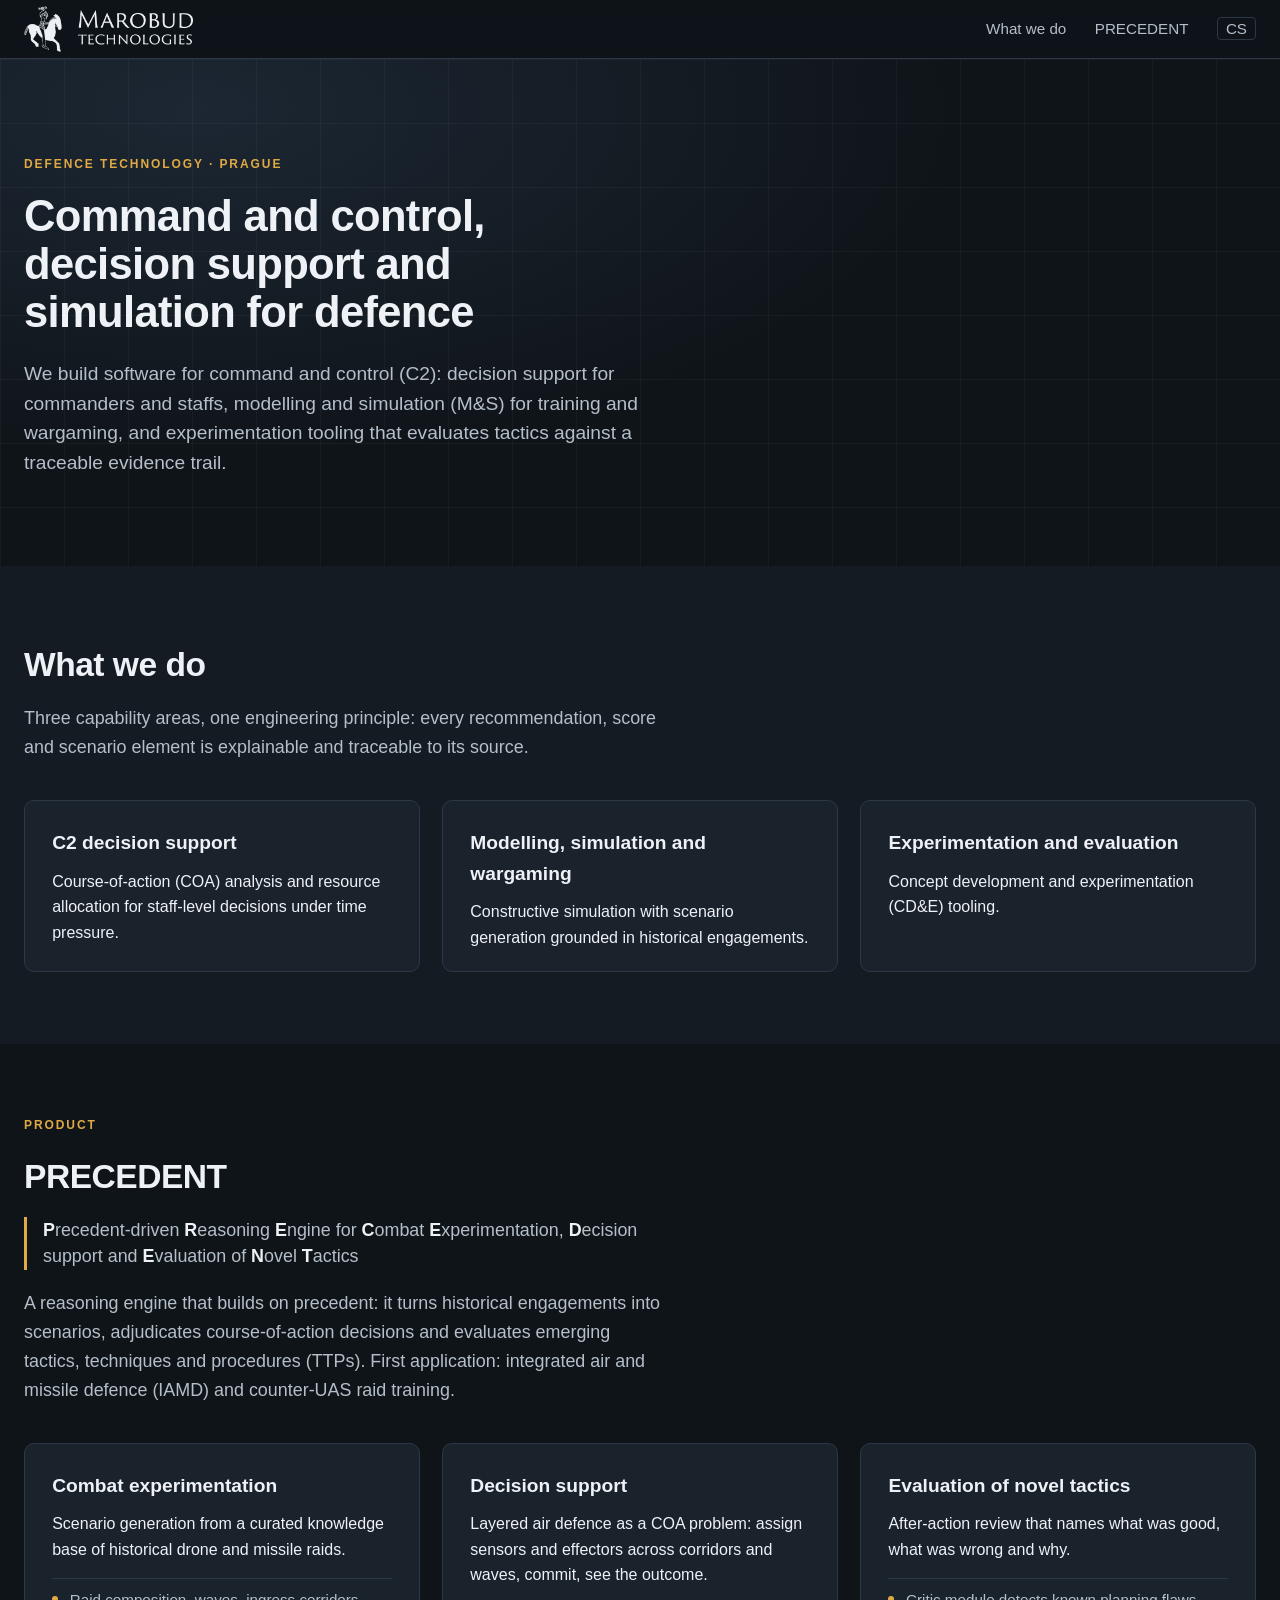
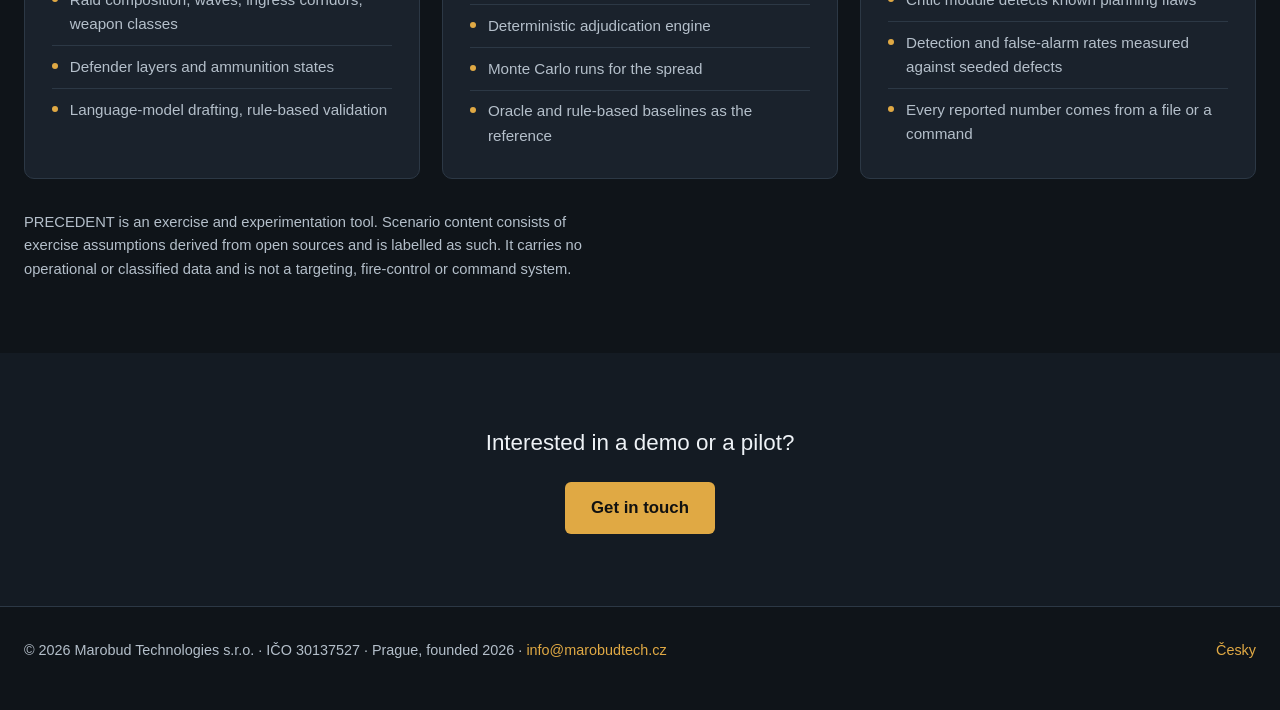
==== index.html @ efe71d00 "Company website of Marobud Technologies (EN + CS) Static pages index.html (English) and cs.html (Cze" ====
<!doctype html>
<html lang="en">
<head>
<meta charset="utf-8">
<meta name="viewport" content="width=device-width, initial-scale=1">
<title>Marobud Technologies – command and control, decision support and simulation for defence</title>
<meta name="description" content="Marobud Technologies s.r.o., Prague. Defence technology company: command and control (C2), decision support, modelling and simulation, experimentation tooling. Product: PRECEDENT.">
<link rel="stylesheet" href="style.css">
<link rel="icon" type="image/png" href="favicon.png">
</head>
<body>

<header>
  <div class="wrap">
    <a class="brand" href="#top"><img src="logo.png" width="582" height="160" alt="Marobud Technologies"></a>
    <nav>
      <a href="#work">What we do</a>
      <a href="#precedent">PRECEDENT</a>
      <a class="lang" href="cs.html" lang="cs" hreflang="cs">CS</a>
    </nav>
  </div>
</header>

<main id="top">
  <div class="hero">
    <div class="wrap">
      <p class="eyebrow">Defence technology · Prague</p>
      <h1>Command and control, decision support and simulation for defence</h1>
      <p>We build software for command and control (C2): decision support for commanders and staffs, modelling and simulation (M&amp;S) for training and wargaming, and experimentation tooling that evaluates tactics against a traceable evidence trail.</p>
    </div>
  </div>

  <section id="work">
    <div class="wrap">
      <h2>What we do</h2>
      <p class="lead">Three capability areas, one engineering principle: every recommendation, score and scenario element is explainable and traceable to its source.</p>
      <div class="grid">
        <div class="card">
          <h3>C2 decision support</h3>
          <p>Course-of-action (COA) analysis and resource allocation for staff-level decisions under time pressure.</p>
        </div>
        <div class="card">
          <h3>Modelling, simulation and wargaming</h3>
          <p>Constructive simulation with scenario generation grounded in historical engagements.</p>
        </div>
        <div class="card">
          <h3>Experimentation and evaluation</h3>
          <p>Concept development and experimentation (CD&amp;E) tooling.</p>
        </div>
      </div>
    </div>
  </section>

  <section id="precedent">
    <div class="wrap">
      <p class="eyebrow">Product</p>
      <h2>PRECEDENT</h2>
      <p class="acronym"><b>P</b>recedent-driven <b>R</b>easoning <b>E</b>ngine for <b>C</b>ombat <b>E</b>xperimentation, <b>D</b>ecision support and <b>E</b>valuation of <b>N</b>ovel <b>T</b>actics</p>
      <p class="lead">A reasoning engine that builds on precedent: it turns historical engagements into scenarios, adjudicates course-of-action decisions and evaluates emerging tactics, techniques and procedures (TTPs). First application: integrated air and missile defence (IAMD) and counter-UAS raid training.</p>
      <div class="grid">
        <div class="card">
          <h3>Combat experimentation</h3>
          <p>Scenario generation from a curated knowledge base of historical drone and missile raids.</p>
          <ul>
            <li>Raid composition, waves, ingress corridors, weapon classes</li>
            <li>Defender layers and ammunition states</li>
            <li>Language-model drafting, rule-based validation</li>
          </ul>
        </div>
        <div class="card">
          <h3>Decision support</h3>
          <p>Layered air defence as a COA problem: assign sensors and effectors across corridors and waves, commit, see the outcome.</p>
          <ul>
            <li>Deterministic adjudication engine</li>
            <li>Monte Carlo runs for the spread</li>
            <li>Oracle and rule-based baselines as the reference</li>
          </ul>
        </div>
        <div class="card">
          <h3>Evaluation of novel tactics</h3>
          <p>After-action review that names what was good, what was wrong and why.</p>
          <ul>
            <li>Critic module detects known planning flaws</li>
            <li>Detection and false-alarm rates measured against seeded defects</li>
            <li>Every reported number comes from a file or a command</li>
          </ul>
        </div>
      </div>
      <p class="note">PRECEDENT is an exercise and experimentation tool. Scenario content consists of exercise assumptions derived from open sources and is labelled as such. It carries no operational or classified data and is not a targeting, fire-control or command system.</p>
    </div>
  </section>

  <section class="cta">
    <div class="wrap">
      <p class="lead">Interested in a demo or a pilot?</p>
      <a class="btn" href="mailto:info@marobudtech.cz">Get in touch</a>
    </div>
  </section>
</main>

<footer>
  <div class="wrap">
    <div>© 2026 Marobud Technologies s.r.o. · IČO 30137527 · Prague, founded 2026 · <a href="mailto:info@marobudtech.cz">info@marobudtech.cz</a></div>
    <div><a href="cs.html" lang="cs" hreflang="cs">Česky</a></div>
  </div>
</footer>

</body>
</html>
---- style.css ----
:root {
  --bg: #0f1419;
  --bg-2: #141b23;
  --card: #1a222c;
  --ink: #eef2f6;
  --ink-2: #b4bfca;
  --line: #2c3845;
  --accent: #e0a944;
  --max: 1280px;
}
* { box-sizing: border-box; }
html { scroll-behavior: smooth; font-size: clamp(16px, 0.45vw + 10px, 19px); }
body {
  margin: 0;
  font: 1rem/1.6 -apple-system, "Segoe UI", Roboto, "Helvetica Neue", Arial, sans-serif;
  color: var(--ink);
  background: var(--bg);
}
a { color: var(--accent); text-decoration: none; }
a:hover { text-decoration: underline; }
.wrap { max-width: var(--max); margin: 0 auto; padding: 0 1.5rem; }

header {
  position: sticky; top: 0; z-index: 10;
  background: rgba(15, 20, 25, .92); backdrop-filter: blur(6px);
  border-bottom: 1px solid var(--line);
}
header .wrap { display: flex; align-items: center; justify-content: space-between; height: 3.6rem; }
.brand { font-weight: 700; font-size: 1.1rem; letter-spacing: .02em; color: var(--ink); white-space: nowrap; }
.brand { display: flex; align-items: center; }
/* logo.png: horizontal serif variant of the Marobud logo, in the page ink for the dark header */
.brand img { display: block; height: 2.9rem; width: auto; }
nav a { color: var(--ink-2); margin-left: 1.5rem; font-size: .95rem; }
nav a:hover { color: var(--ink); text-decoration: none; }
nav .lang { border: 1px solid var(--line); border-radius: 4px; padding: .1rem .5rem; }

.eyebrow { font-size: .75rem; letter-spacing: .16em; text-transform: uppercase; color: var(--accent); margin: 0 0 .9rem; font-weight: 600; }

.hero { padding: 6rem 0 5.5rem;
  background:
    linear-gradient(to right, rgba(255,255,255,.035) 1px, transparent 1px) 0 0 / 4rem 4rem,
    linear-gradient(to bottom, rgba(255,255,255,.035) 1px, transparent 1px) 0 0 / 4rem 4rem,
    radial-gradient(1100px 500px at 15% 10%, #1c2733 0%, var(--bg) 70%); }
.hero .eyebrow { margin-bottom: 1.2rem; font-size: .75rem; line-height: 1.6; color: var(--accent); max-width: none; }
.hero h1 { font-size: clamp(2.1rem, 3.4vw, 3.4rem); line-height: 1.1; margin: 0 0 1.4rem; max-width: 22ch; letter-spacing: -.015em; }
.hero p { font-size: 1.2rem; line-height: 1.55; color: var(--ink-2); max-width: 58ch; margin: 0; }

section { padding: 4.5rem 0; }
section:nth-of-type(odd) { background: var(--bg-2); }
section h2 { font-size: 2.1rem; margin: 0 0 .8rem; letter-spacing: -.015em; }
section .lead { color: var(--ink-2); font-size: 1.12rem; max-width: 64ch; margin: 0 0 2.4rem; }

.acronym { font-size: 1.12rem; color: var(--ink-2); max-width: 64ch; margin: 0 0 1.2rem; padding-left: 1rem;
  border-left: 3px solid var(--accent); line-height: 1.5; }
.acronym b { color: var(--ink); font-weight: 700; }

.grid { display: grid; grid-template-columns: repeat(auto-fit, minmax(300px, 1fr)); gap: 1.4rem; }
.card { background: var(--card); border: 1px solid var(--line); border-radius: 10px; padding: 1.7rem 1.7rem 1.3rem; }
.card h3 { margin: 0 0 .6rem; font-size: 1.2rem; }
.card p { margin: 0; color: var(--ink); font-size: 1rem; }
.card p + ul { margin-top: 1rem; }
.card ul { margin: 0; padding: 0; list-style: none; border-top: 1px solid var(--line); }
.card li { font-size: .95rem; color: var(--ink-2); padding: .55rem 0 .55rem 1.1rem; position: relative; border-bottom: 1px solid var(--line); }
.card li:last-child { border-bottom: 0; }
.card li::before { content: ""; position: absolute; left: 0; top: 1.05rem; width: 6px; height: 6px; border-radius: 50%; background: var(--accent); }

.note { font-size: .92rem; color: var(--ink-2); max-width: 72ch; margin: 2rem 0 0; }

.btn { display: inline-block; background: var(--accent); color: #111; font-weight: 600; font-size: 1.05rem;
  padding: .8rem 1.6rem; border-radius: 6px; }
.btn:hover { text-decoration: none; filter: brightness(1.08); }
.cta { text-align: center; padding: 4.5rem 0; }
.cta .lead { max-width: none; margin-bottom: 1.3rem; font-size: 1.4rem; color: var(--ink); }

footer { padding: 2rem 0 3rem; color: var(--ink-2); font-size: .9rem; border-top: 1px solid var(--line); }
footer .wrap { display: flex; flex-wrap: wrap; gap: .8rem 2rem; justify-content: space-between; }

@media (max-width: 640px) {
  header .wrap { height: auto; flex-direction: column; align-items: flex-start; gap: .4rem; padding: .7rem 1.25rem; }
  nav { display: flex; flex-wrap: wrap; gap: .4rem 1rem; }
  nav a { margin-left: 0; font-size: .9rem; }
  .hero { padding: 3.5rem 0 3rem; }
  section, .cta { padding: 3rem 0; }
}
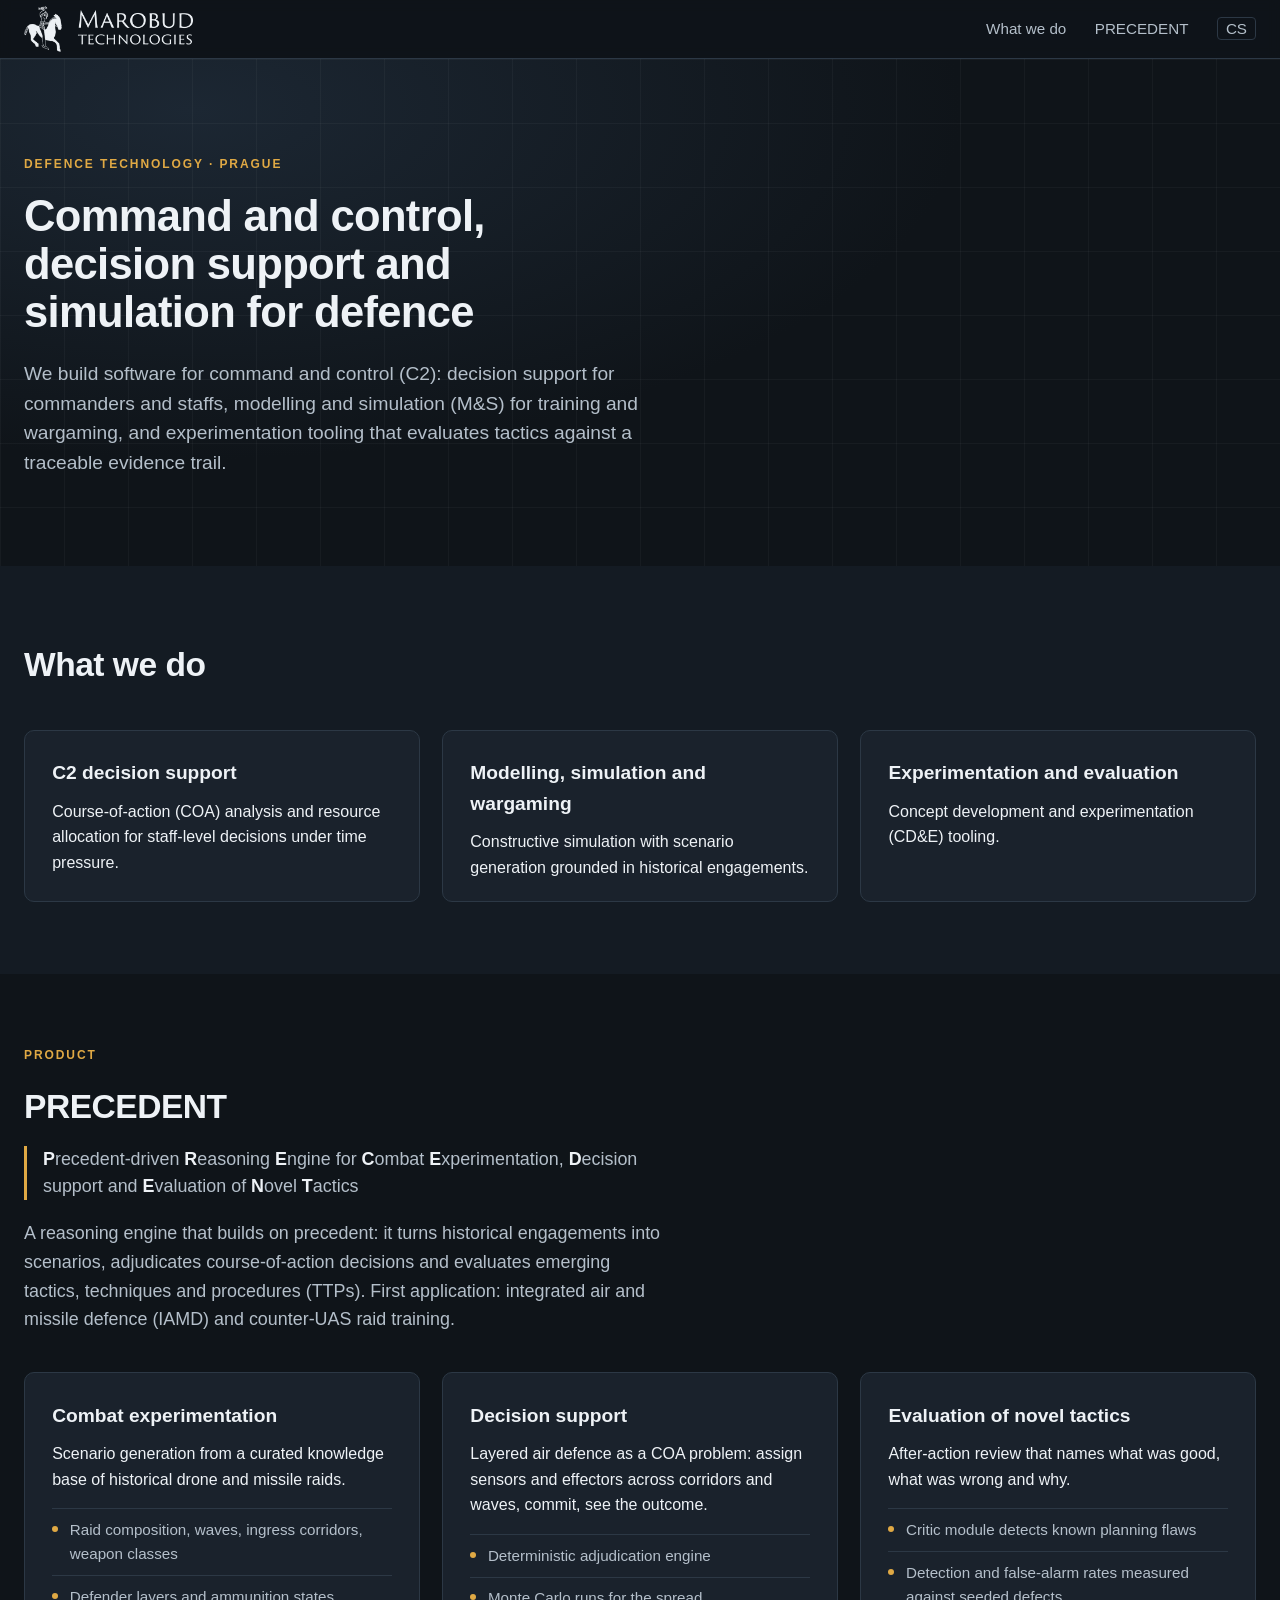
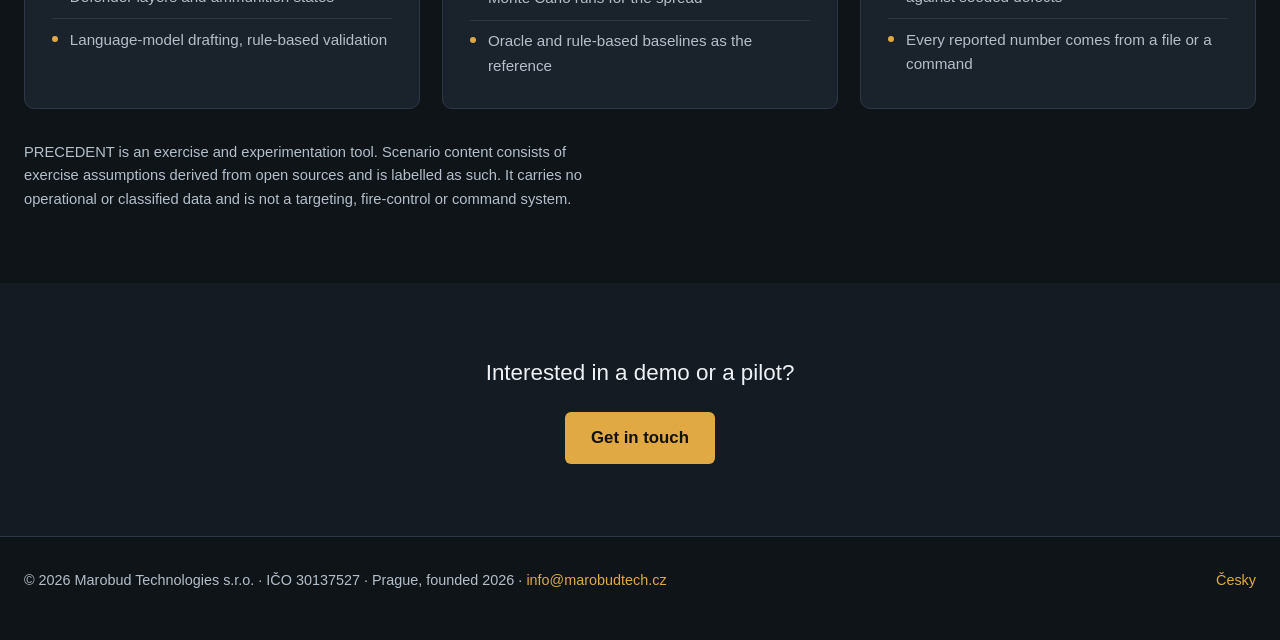
==== commit 855e8bc9: "Lead sentence under "What we do" removed (EN + CS) Co-Authored-By: Claude Opus 5.5 <noreply@anthropi" ====
--- a/index.html
+++ b/index.html
@@ -33,7 +33,6 @@
   <section id="work">
     <div class="wrap">
       <h2>What we do</h2>
-      <p class="lead">Three capability areas, one engineering principle: every recommendation, score and scenario element is explainable and traceable to its source.</p>
       <div class="grid">
         <div class="card">
           <h3>C2 decision support</h3>
--- a/style.css
+++ b/style.css
@@ -55,6 +55,7 @@
 .acronym b { color: var(--ink); font-weight: 700; }
 
 .grid { display: grid; grid-template-columns: repeat(auto-fit, minmax(300px, 1fr)); gap: 1.4rem; }
+section h2 + .grid { margin-top: 2.4rem; }   /* cards right under a heading: same gap as after a .lead */
 .card { background: var(--card); border: 1px solid var(--line); border-radius: 10px; padding: 1.7rem 1.7rem 1.3rem; }
 .card h3 { margin: 0 0 .6rem; font-size: 1.2rem; }
 .card p { margin: 0; color: var(--ink); font-size: 1rem; }
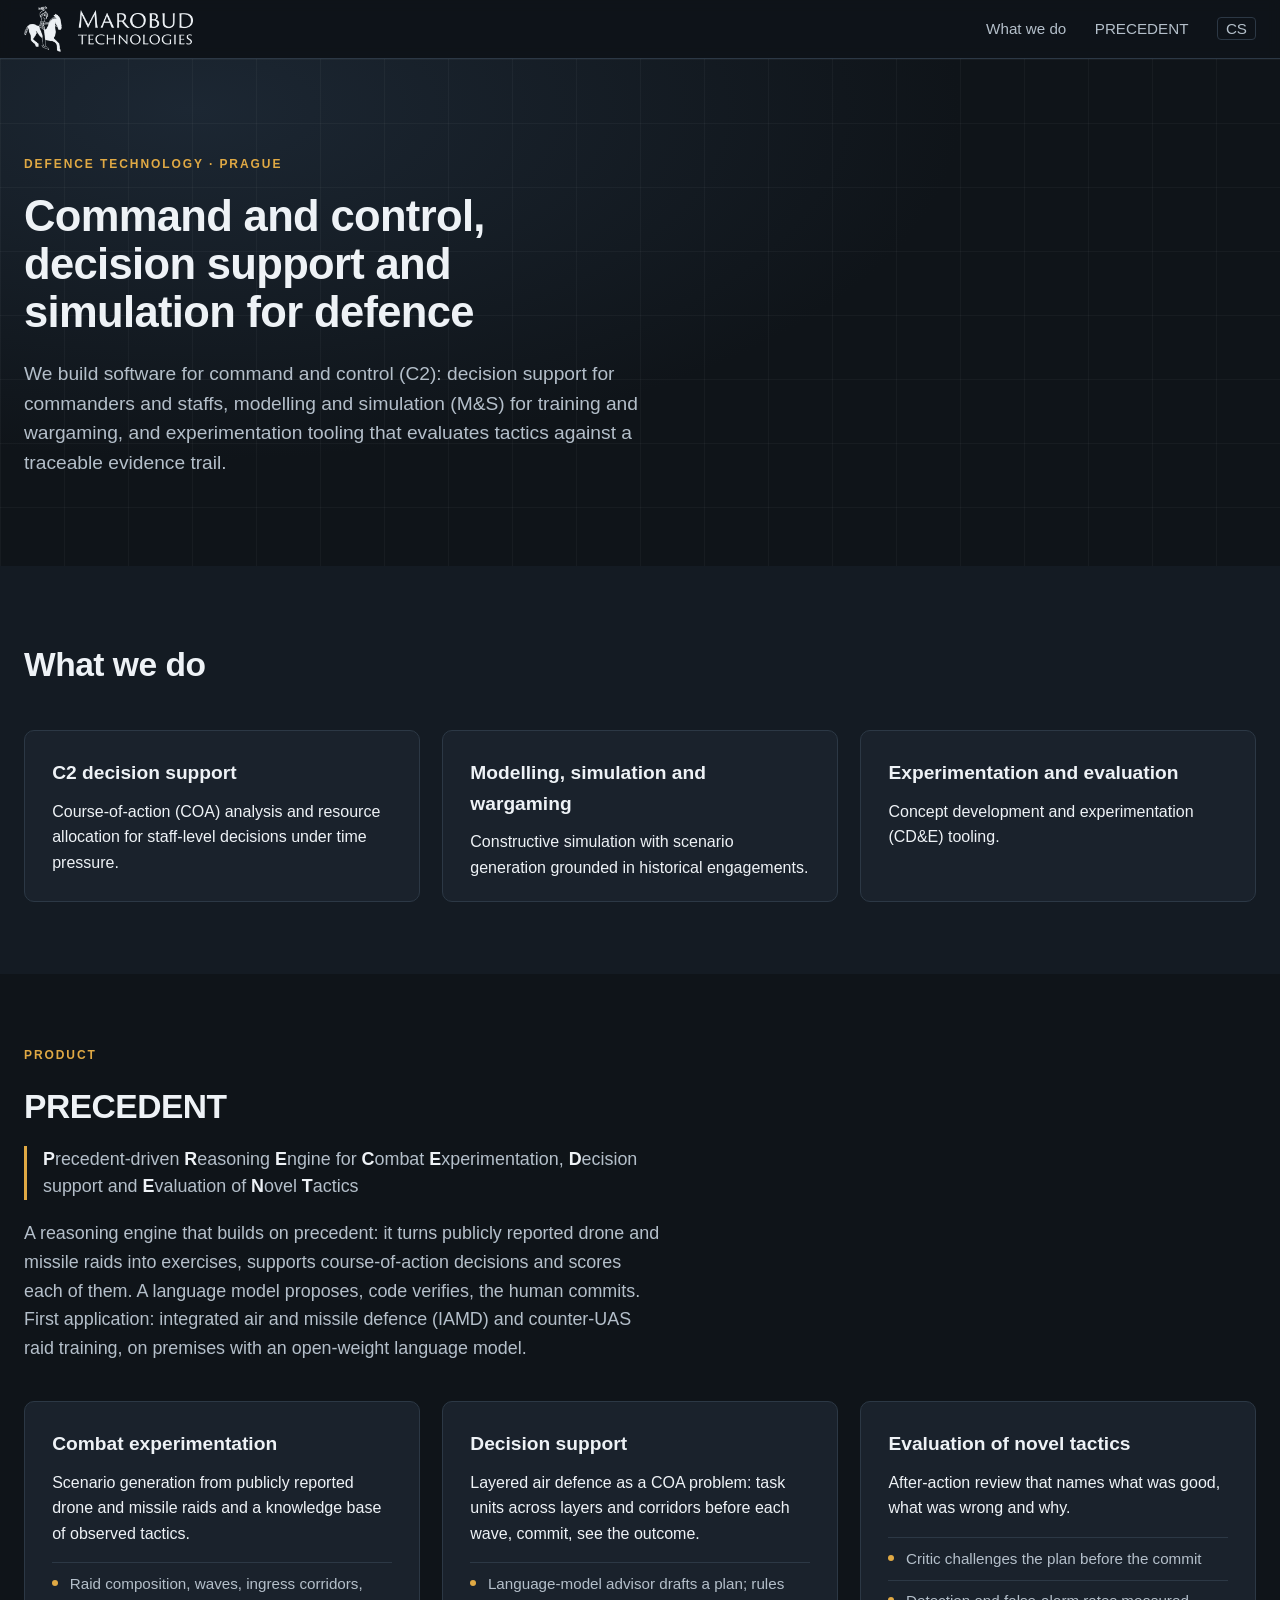
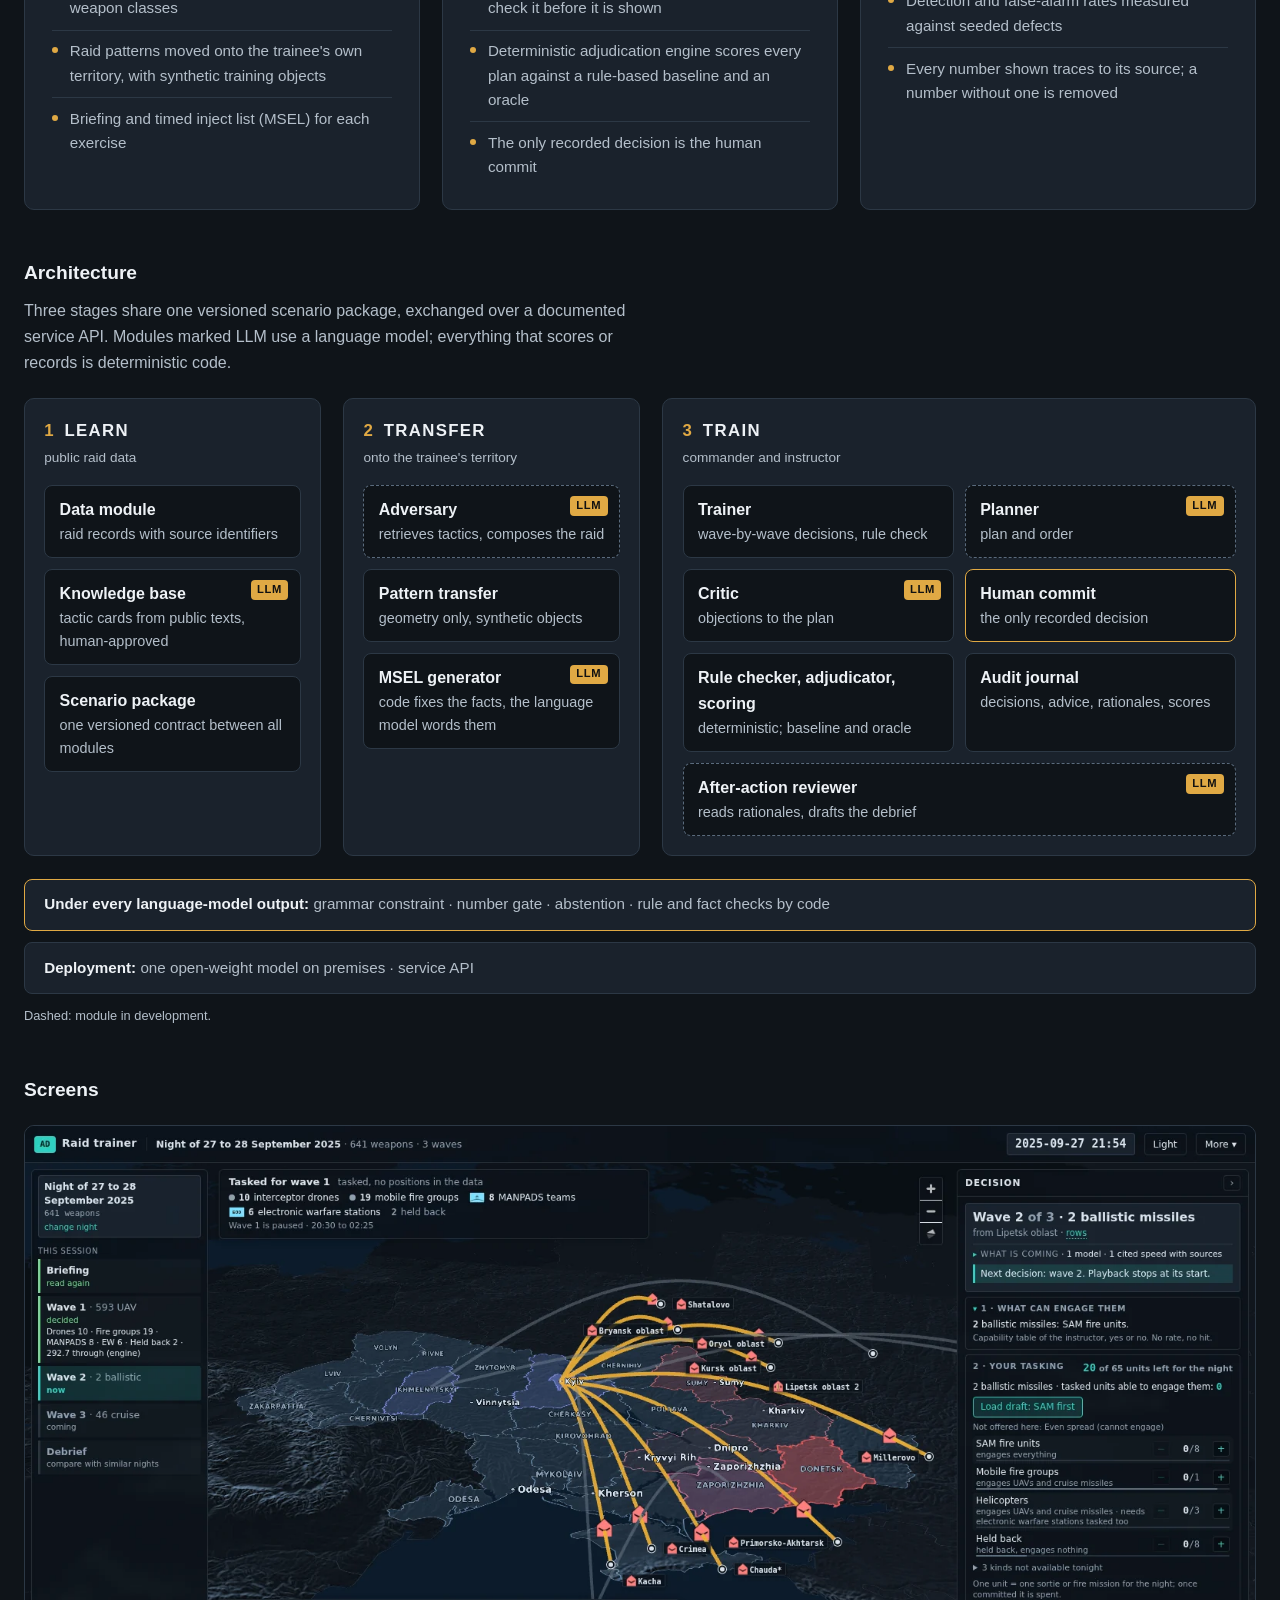
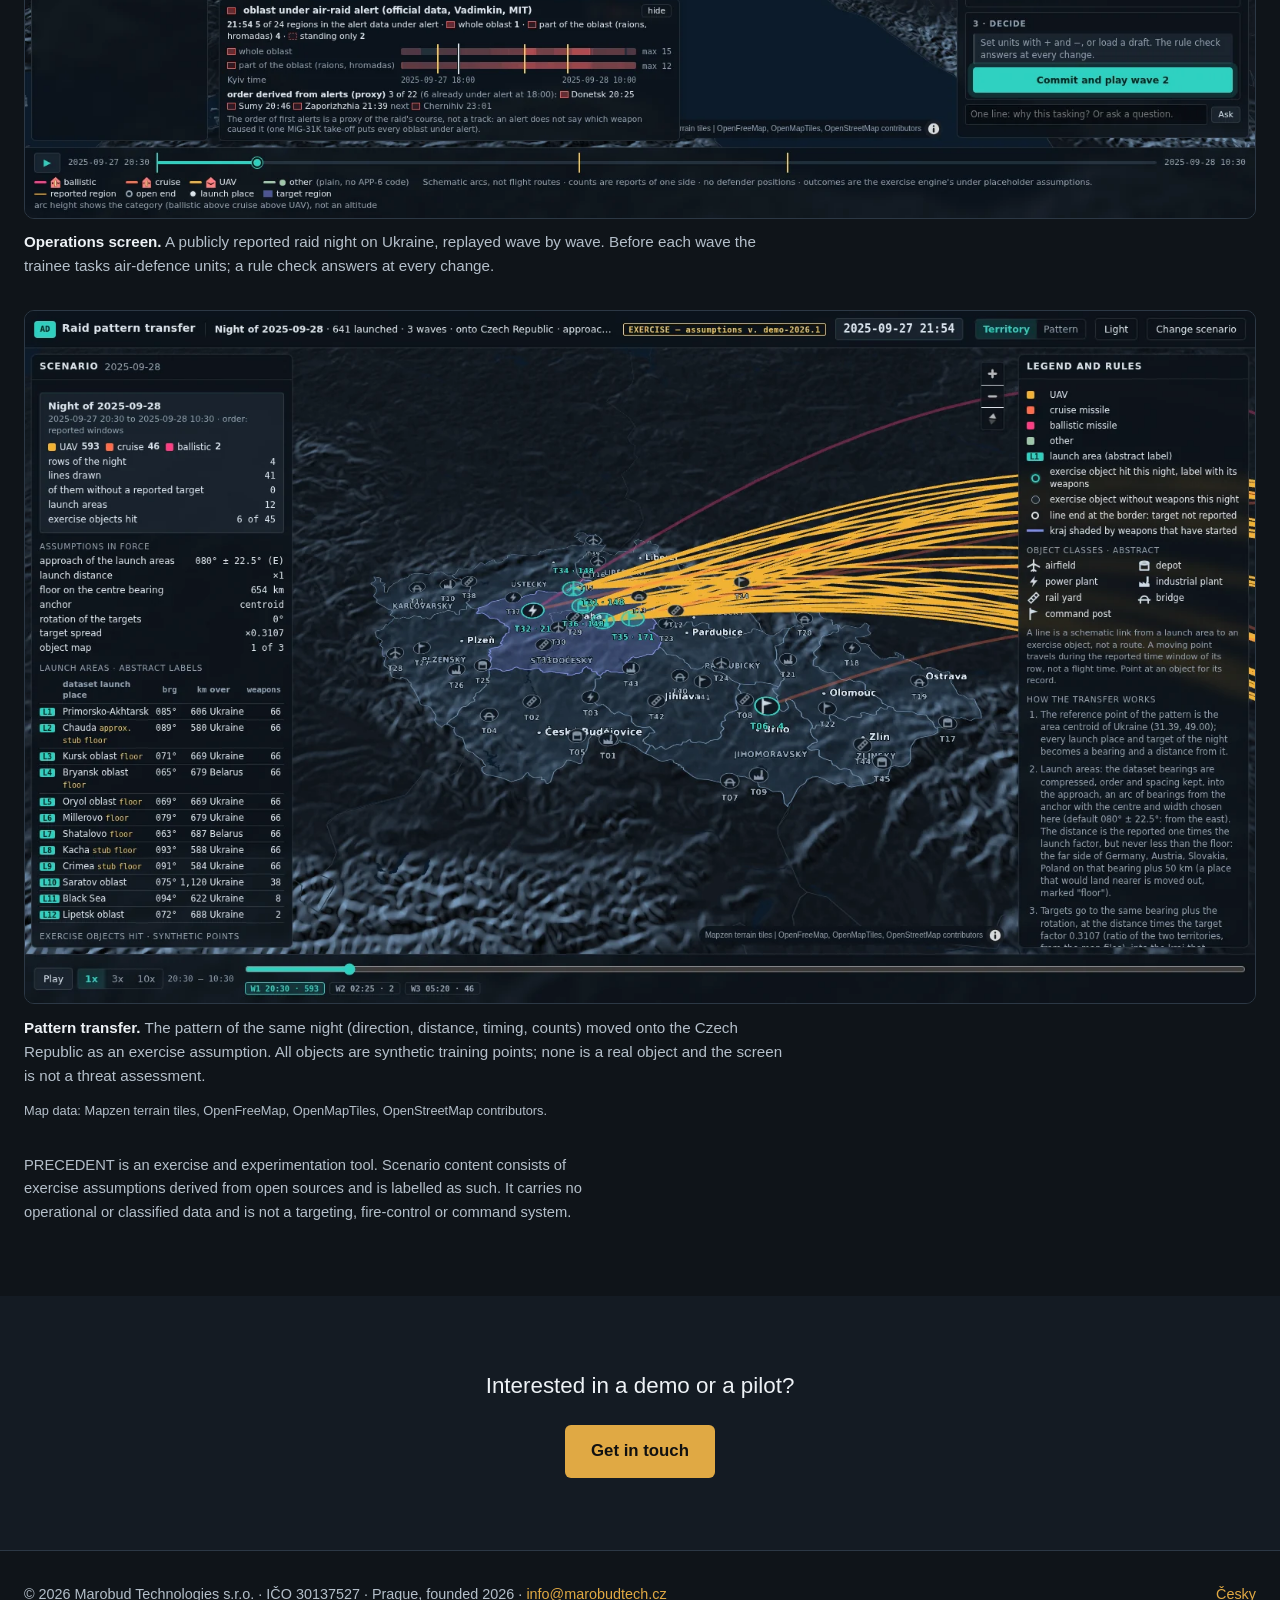
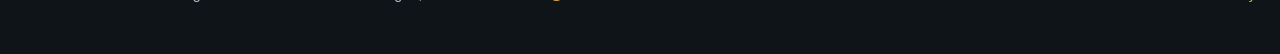
==== commit a069398b: "PRECEDENT: text updated, architecture block and two screenshots (EN + CS) Co-Authored-By: Claude Fab" ====
--- a/index.html
+++ b/index.html
@@ -55,36 +55,83 @@
       <p class="eyebrow">Product</p>
       <h2>PRECEDENT</h2>
       <p class="acronym"><b>P</b>recedent-driven <b>R</b>easoning <b>E</b>ngine for <b>C</b>ombat <b>E</b>xperimentation, <b>D</b>ecision support and <b>E</b>valuation of <b>N</b>ovel <b>T</b>actics</p>
-      <p class="lead">A reasoning engine that builds on precedent: it turns historical engagements into scenarios, adjudicates course-of-action decisions and evaluates emerging tactics, techniques and procedures (TTPs). First application: integrated air and missile defence (IAMD) and counter-UAS raid training.</p>
+      <p class="lead">A reasoning engine that builds on precedent: it turns publicly reported drone and missile raids into exercises, supports course-of-action decisions and scores each of them. A language model proposes, code verifies, the human commits. First application: integrated air and missile defence (IAMD) and counter-UAS raid training, on premises with an open-weight language model.</p>
       <div class="grid">
         <div class="card">
           <h3>Combat experimentation</h3>
-          <p>Scenario generation from a curated knowledge base of historical drone and missile raids.</p>
+          <p>Scenario generation from publicly reported drone and missile raids and a knowledge base of observed tactics.</p>
           <ul>
             <li>Raid composition, waves, ingress corridors, weapon classes</li>
-            <li>Defender layers and ammunition states</li>
-            <li>Language-model drafting, rule-based validation</li>
+            <li>Raid patterns moved onto the trainee's own territory, with synthetic training objects</li>
+            <li>Briefing and timed inject list (MSEL) for each exercise</li>
           </ul>
         </div>
         <div class="card">
           <h3>Decision support</h3>
-          <p>Layered air defence as a COA problem: assign sensors and effectors across corridors and waves, commit, see the outcome.</p>
+          <p>Layered air defence as a COA problem: task units across layers and corridors before each wave, commit, see the outcome.</p>
           <ul>
-            <li>Deterministic adjudication engine</li>
-            <li>Monte Carlo runs for the spread</li>
-            <li>Oracle and rule-based baselines as the reference</li>
+            <li>Language-model advisor drafts a plan; rules check it before it is shown</li>
+            <li>Deterministic adjudication engine scores every plan against a rule-based baseline and an oracle</li>
+            <li>The only recorded decision is the human commit</li>
           </ul>
         </div>
         <div class="card">
           <h3>Evaluation of novel tactics</h3>
           <p>After-action review that names what was good, what was wrong and why.</p>
           <ul>
-            <li>Critic module detects known planning flaws</li>
+            <li>Critic challenges the plan before the commit</li>
             <li>Detection and false-alarm rates measured against seeded defects</li>
-            <li>Every reported number comes from a file or a command</li>
+            <li>Every number shown traces to its source; a number without one is removed</li>
           </ul>
         </div>
       </div>
+      <h3 class="sub">Architecture</h3>
+      <p class="sublead">Three stages share one versioned scenario package, exchanged over a documented service API. Modules marked LLM use a language model; everything that scores or records is deterministic code.</p>
+      <div class="arch">
+        <div class="stage">
+          <h4><span class="n">1</span>Learn<small>public raid data</small></h4>
+          <ul>
+            <li class="mod"><b>Data module</b><span>raid records with source identifiers</span></li>
+            <li class="mod"><b>Knowledge base</b><span class="tag">LLM</span><span>tactic cards from public texts, human-approved</span></li>
+            <li class="mod"><b>Scenario package</b><span>one versioned contract between all modules</span></li>
+          </ul>
+        </div>
+        <div class="stage">
+          <h4><span class="n">2</span>Transfer<small>onto the trainee's territory</small></h4>
+          <ul>
+            <li class="mod dev"><b>Adversary</b><span class="tag">LLM</span><span>retrieves tactics, composes the raid</span></li>
+            <li class="mod"><b>Pattern transfer</b><span>geometry only, synthetic objects</span></li>
+            <li class="mod"><b>MSEL generator</b><span class="tag">LLM</span><span>code fixes the facts, the language model words them</span></li>
+          </ul>
+        </div>
+        <div class="stage wide">
+          <h4><span class="n">3</span>Train<small>commander and instructor</small></h4>
+          <ul>
+            <li class="mod"><b>Trainer</b><span>wave-by-wave decisions, rule check</span></li>
+            <li class="mod dev"><b>Planner</b><span class="tag">LLM</span><span>plan and order</span></li>
+            <li class="mod"><b>Critic</b><span class="tag">LLM</span><span>objections to the plan</span></li>
+            <li class="mod key"><b>Human commit</b><span>the only recorded decision</span></li>
+            <li class="mod"><b>Rule checker, adjudicator, scoring</b><span>deterministic; baseline and oracle</span></li>
+            <li class="mod"><b>Audit journal</b><span>decisions, advice, rationales, scores</span></li>
+            <li class="mod dev"><b>After-action reviewer</b><span class="tag">LLM</span><span>reads rationales, drafts the debrief</span></li>
+          </ul>
+        </div>
+      </div>
+      <p class="band llm"><b>Under every language-model output:</b> grammar constraint · number gate · abstention · rule and fact checks by code</p>
+      <p class="band"><b>Deployment:</b> one open-weight model on premises · service API</p>
+      <p class="credit">Dashed: module in development.</p>
+      <h3 class="sub">Screens</h3>
+      <div class="shots">
+        <figure>
+          <a href="precedent-ukraine.webp"><img src="precedent-ukraine.webp" width="1600" height="900" loading="lazy" alt="PRECEDENT operations screen: map of Ukraine with the arcs of a reported raid night and the tasking panel"></a>
+          <figcaption><b>Operations screen.</b> A publicly reported raid night on Ukraine, replayed wave by wave. Before each wave the trainee tasks air-defence units; a rule check answers at every change.</figcaption>
+        </figure>
+        <figure>
+          <a href="precedent-czechia.webp"><img src="precedent-czechia.webp" width="1600" height="900" loading="lazy" alt="PRECEDENT pattern transfer screen: map of the Czech Republic with the same raid pattern and synthetic exercise objects"></a>
+          <figcaption><b>Pattern transfer.</b> The pattern of the same night (direction, distance, timing, counts) moved onto the Czech Republic as an exercise assumption. All objects are synthetic training points; none is a real object and the screen is not a threat assessment.</figcaption>
+        </figure>
+      </div>
+      <p class="credit">Map data: Mapzen terrain tiles, OpenFreeMap, OpenMapTiles, OpenStreetMap contributors.</p>
       <p class="note">PRECEDENT is an exercise and experimentation tool. Scenario content consists of exercise assumptions derived from open sources and is labelled as such. It carries no operational or classified data and is not a targeting, fire-control or command system.</p>
     </div>
   </section>
--- a/style.css
+++ b/style.css
@@ -65,6 +65,39 @@
 .card li:last-child { border-bottom: 0; }
 .card li::before { content: ""; position: absolute; left: 0; top: 1.05rem; width: 6px; height: 6px; border-radius: 50%; background: var(--accent); }
 
+.sub { font-size: 1.2rem; margin: 3rem 0 0; }
+.sublead { color: var(--ink-2); max-width: 72ch; margin: .6rem 0 0; }
+/* architecture: three stages side by side, the third twice as wide with its modules in two columns */
+.arch { display: grid; grid-template-columns: 1fr 1fr 2fr; gap: 1.4rem; margin-top: 1.4rem; }
+.stage { background: var(--card); border: 1px solid var(--line); border-radius: 10px; padding: 1.2rem; }
+.stage h4 { margin: 0 0 1rem; font-size: 1.05rem; text-transform: uppercase; letter-spacing: .08em; }
+.stage h4 .n { color: var(--accent); margin-right: .6rem; }
+.stage h4 small { display: block; font-size: .85rem; font-weight: 400; color: var(--ink-2); text-transform: none; letter-spacing: 0; margin-top: .15rem; }
+.stage ul { list-style: none; margin: 0; padding: 0; display: grid; gap: .7rem; }
+.stage.wide ul { grid-template-columns: 1fr 1fr; }
+.stage.wide li:last-child:nth-child(odd) { grid-column: 1 / -1; }
+.mod { position: relative; background: var(--bg); border: 1px solid var(--line); border-radius: 8px; padding: .7rem .9rem; }
+.mod b { display: block; font-size: 1rem; }
+.mod b:has(+ .tag) { padding-right: 2.8rem; }
+.mod span { display: block; font-size: .9rem; color: var(--ink-2); }
+.mod .tag { position: absolute; top: .65rem; right: .7rem; font-size: .7rem; font-weight: 700; letter-spacing: .06em; color: #111; background: var(--accent); border-radius: 4px; padding: .05rem .4rem; }
+.mod.dev { border-style: dashed; border-color: #5a6b7d; }
+.mod.key { border-color: var(--accent); }
+.band { margin: 1.4rem 0 0; padding: .8rem 1.2rem; border: 1px solid var(--line); border-radius: 8px; background: var(--card); color: var(--ink-2); font-size: .95rem; }
+.band + .band { margin-top: .7rem; }
+.band b { color: var(--ink); }
+.band.llm { border-color: var(--accent); }
+@media (max-width: 960px) { .arch { grid-template-columns: 1fr; } }
+@media (max-width: 520px) { .stage.wide ul { grid-template-columns: 1fr; } }
+
+.shots { display: grid; gap: 2rem; margin-top: 1.2rem; }
+.shots figure { margin: 0; }
+/* screenshots of the product at 1600 x 900, shown at the full content width so their text stays readable */
+.shots img { display: block; width: 100%; height: auto; border: 1px solid var(--line); border-radius: 10px; }
+.shots figcaption { font-size: .95rem; color: var(--ink-2); max-width: 90ch; margin-top: .7rem; }
+.shots figcaption b { color: var(--ink); }
+.credit { font-size: .8rem; color: var(--ink-2); margin: .8rem 0 0; }
+
 .note { font-size: .92rem; color: var(--ink-2); max-width: 72ch; margin: 2rem 0 0; }
 
 .btn { display: inline-block; background: var(--accent); color: #111; font-weight: 600; font-size: 1.05rem;
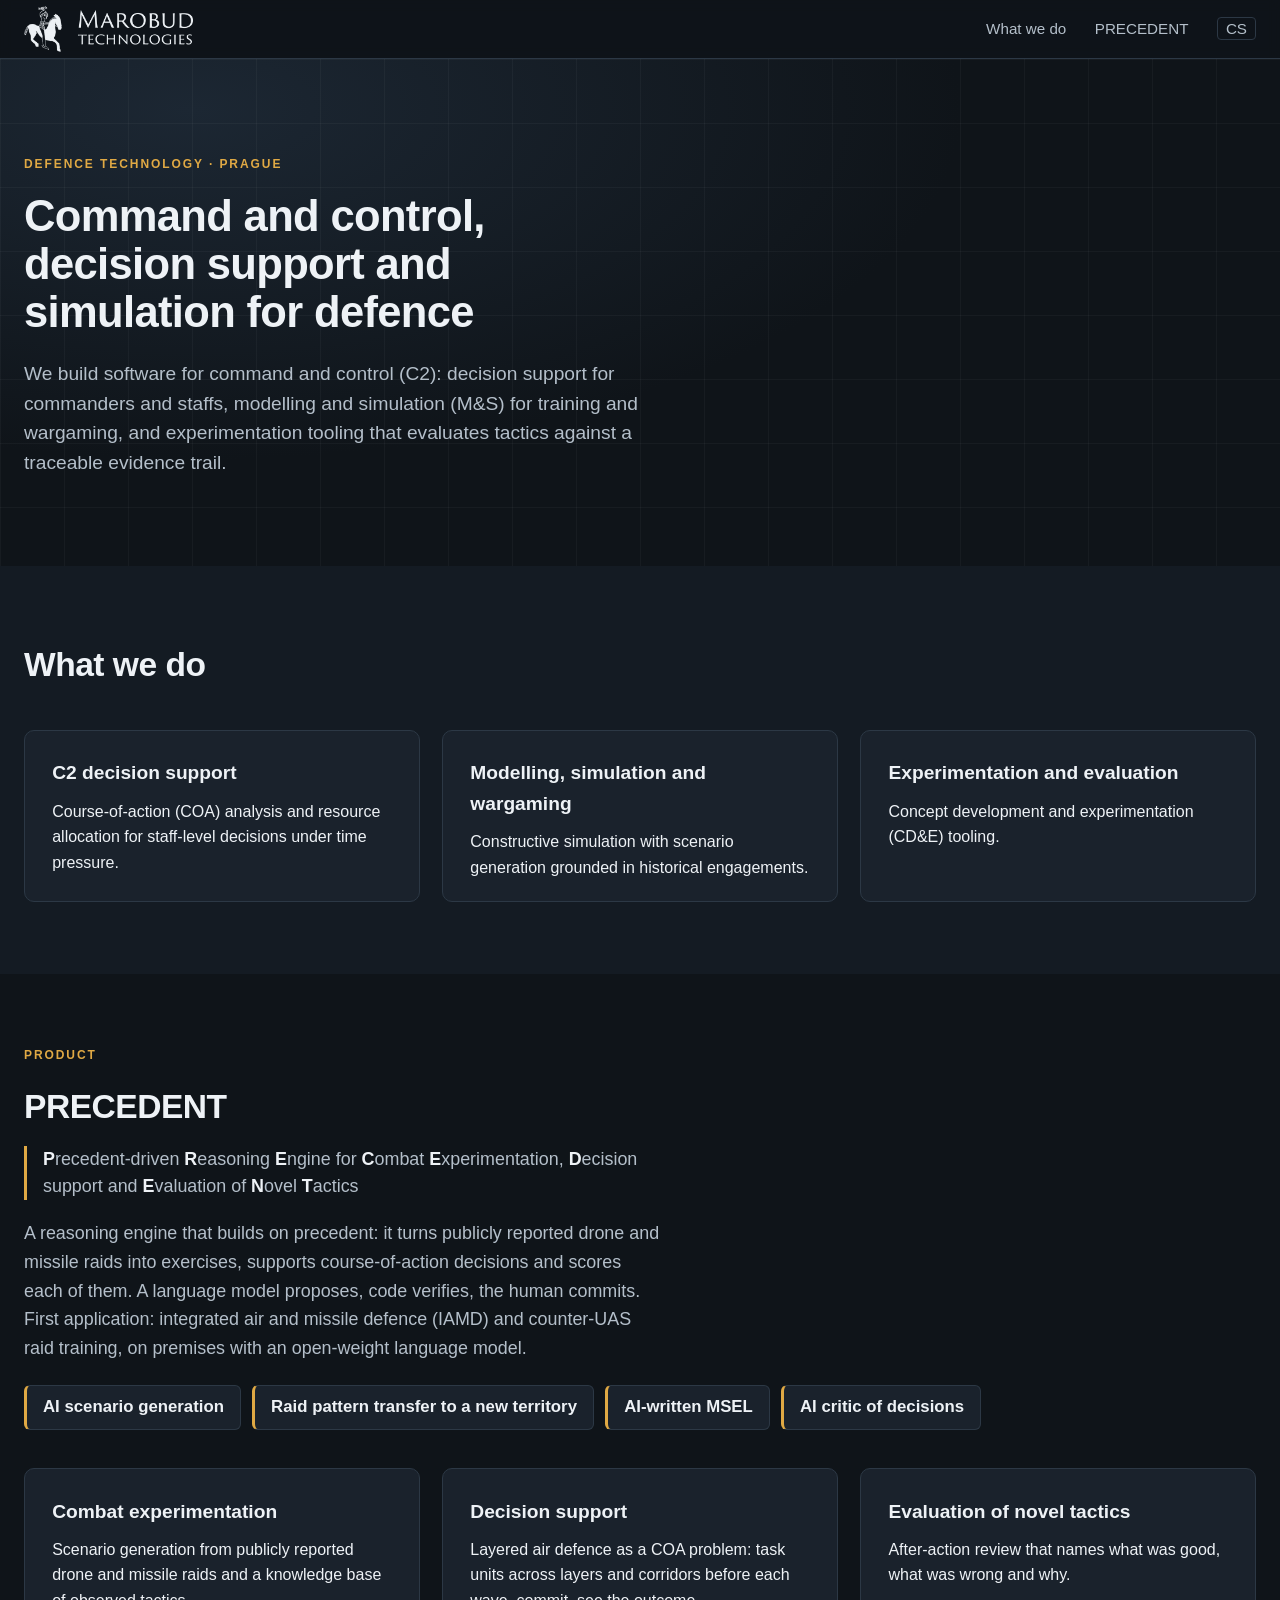
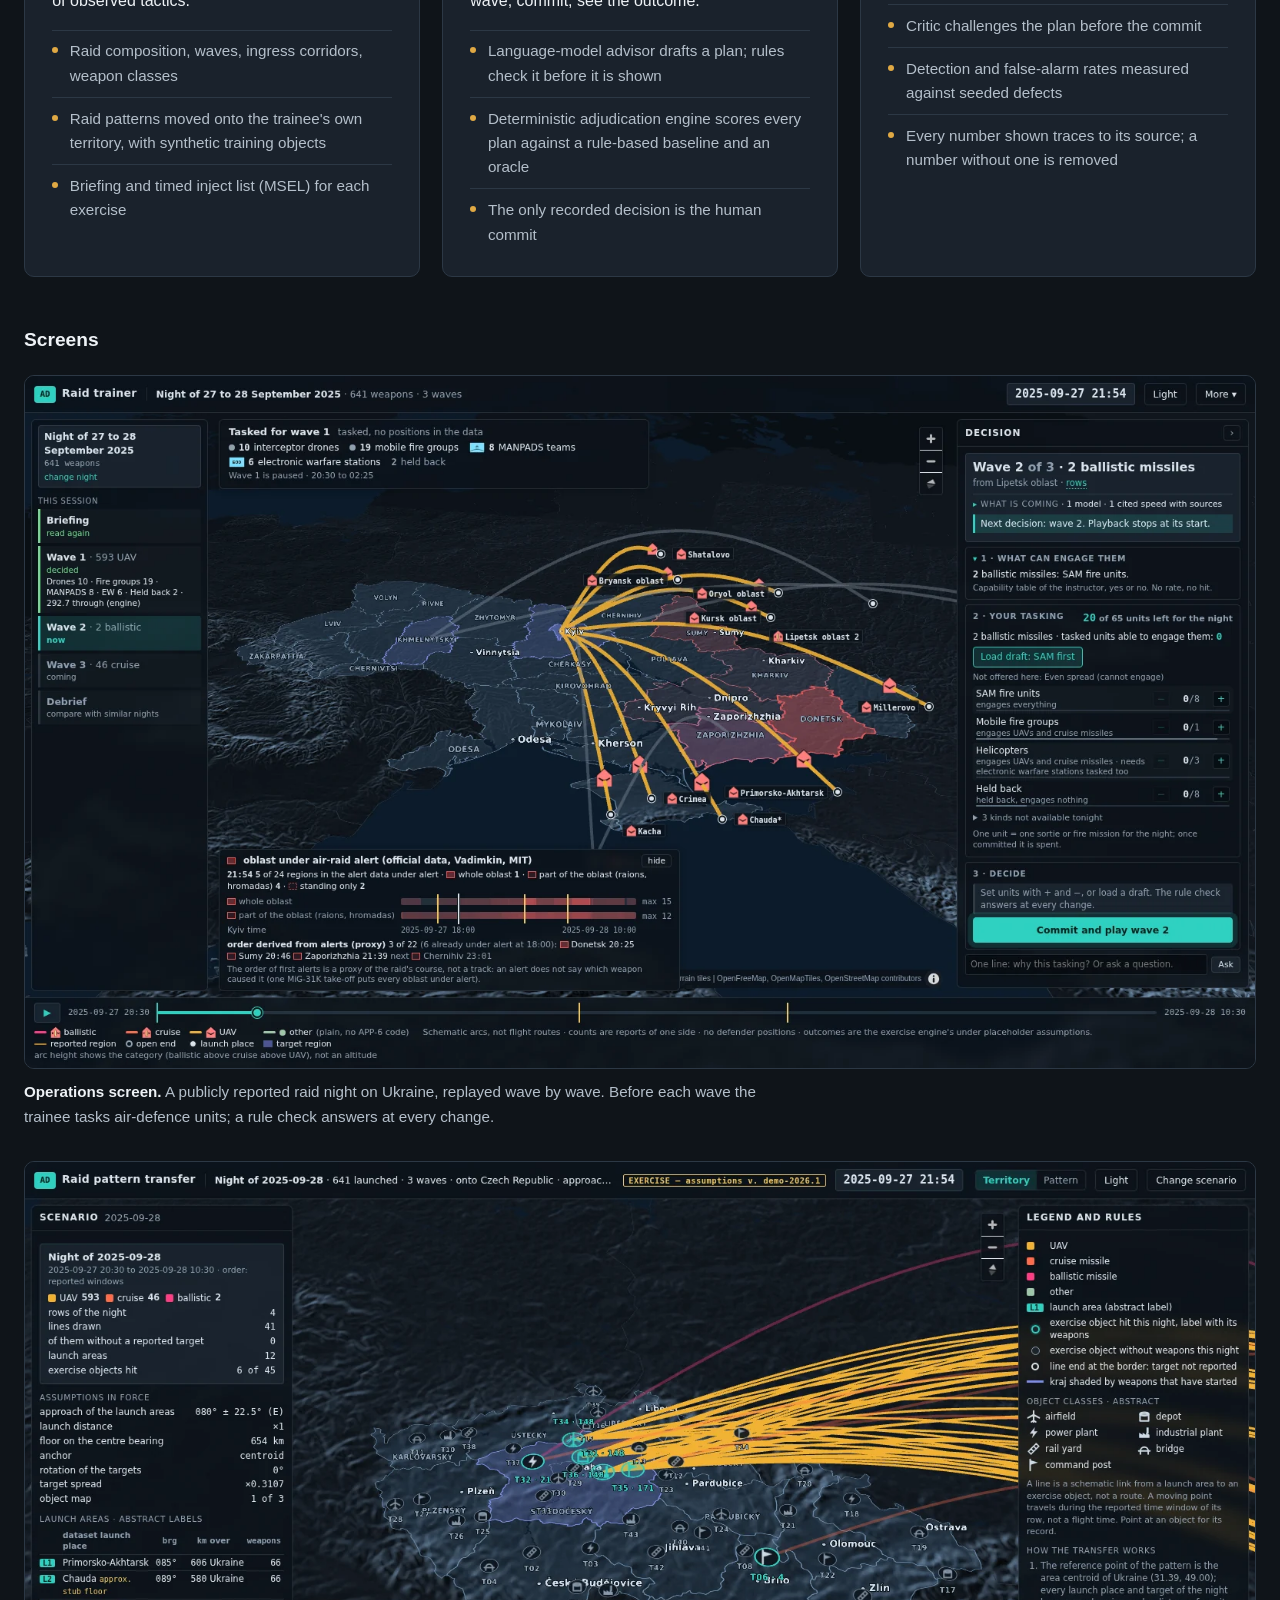
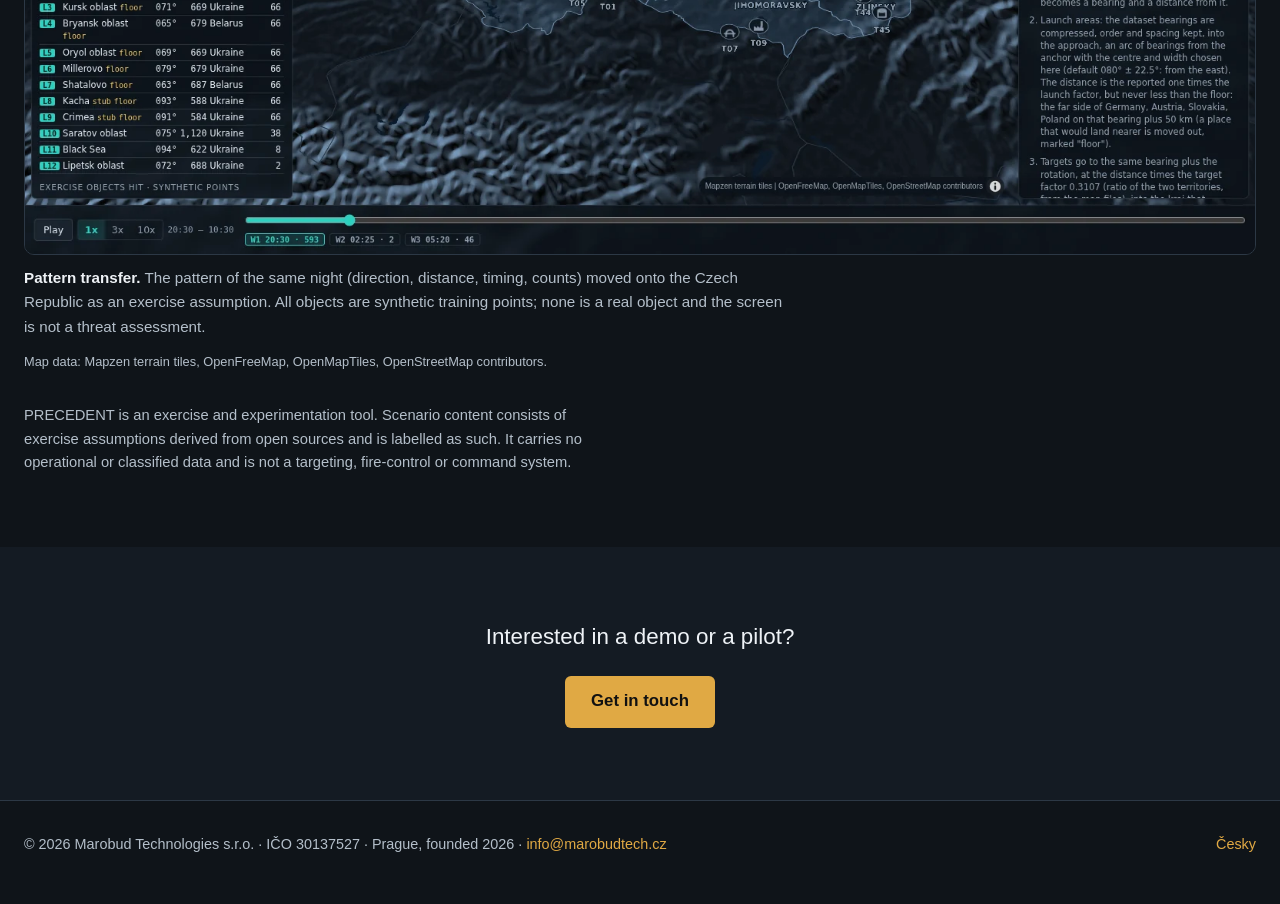
==== commit 5c4f926c: "PRECEDENT: architecture block replaced by a short list of four capabilities (EN + CS) Co-Authored-By" ====
--- a/index.html
+++ b/index.html
@@ -56,6 +56,12 @@
       <h2>PRECEDENT</h2>
       <p class="acronym"><b>P</b>recedent-driven <b>R</b>easoning <b>E</b>ngine for <b>C</b>ombat <b>E</b>xperimentation, <b>D</b>ecision support and <b>E</b>valuation of <b>N</b>ovel <b>T</b>actics</p>
       <p class="lead">A reasoning engine that builds on precedent: it turns publicly reported drone and missile raids into exercises, supports course-of-action decisions and scores each of them. A language model proposes, code verifies, the human commits. First application: integrated air and missile defence (IAMD) and counter-UAS raid training, on premises with an open-weight language model.</p>
+      <ul class="caps">
+        <li>AI scenario generation</li>
+        <li>Raid pattern transfer to a new territory</li>
+        <li>AI-written MSEL</li>
+        <li>AI critic of decisions</li>
+      </ul>
       <div class="grid">
         <div class="card">
           <h3>Combat experimentation</h3>
@@ -85,41 +91,6 @@
           </ul>
         </div>
       </div>
-      <h3 class="sub">Architecture</h3>
-      <p class="sublead">Three stages share one versioned scenario package, exchanged over a documented service API. Modules marked LLM use a language model; everything that scores or records is deterministic code.</p>
-      <div class="arch">
-        <div class="stage">
-          <h4><span class="n">1</span>Learn<small>public raid data</small></h4>
-          <ul>
-            <li class="mod"><b>Data module</b><span>raid records with source identifiers</span></li>
-            <li class="mod"><b>Knowledge base</b><span class="tag">LLM</span><span>tactic cards from public texts, human-approved</span></li>
-            <li class="mod"><b>Scenario package</b><span>one versioned contract between all modules</span></li>
-          </ul>
-        </div>
-        <div class="stage">
-          <h4><span class="n">2</span>Transfer<small>onto the trainee's territory</small></h4>
-          <ul>
-            <li class="mod dev"><b>Adversary</b><span class="tag">LLM</span><span>retrieves tactics, composes the raid</span></li>
-            <li class="mod"><b>Pattern transfer</b><span>geometry only, synthetic objects</span></li>
-            <li class="mod"><b>MSEL generator</b><span class="tag">LLM</span><span>code fixes the facts, the language model words them</span></li>
-          </ul>
-        </div>
-        <div class="stage wide">
-          <h4><span class="n">3</span>Train<small>commander and instructor</small></h4>
-          <ul>
-            <li class="mod"><b>Trainer</b><span>wave-by-wave decisions, rule check</span></li>
-            <li class="mod dev"><b>Planner</b><span class="tag">LLM</span><span>plan and order</span></li>
-            <li class="mod"><b>Critic</b><span class="tag">LLM</span><span>objections to the plan</span></li>
-            <li class="mod key"><b>Human commit</b><span>the only recorded decision</span></li>
-            <li class="mod"><b>Rule checker, adjudicator, scoring</b><span>deterministic; baseline and oracle</span></li>
-            <li class="mod"><b>Audit journal</b><span>decisions, advice, rationales, scores</span></li>
-            <li class="mod dev"><b>After-action reviewer</b><span class="tag">LLM</span><span>reads rationales, drafts the debrief</span></li>
-          </ul>
-        </div>
-      </div>
-      <p class="band llm"><b>Under every language-model output:</b> grammar constraint · number gate · abstention · rule and fact checks by code</p>
-      <p class="band"><b>Deployment:</b> one open-weight model on premises · service API</p>
-      <p class="credit">Dashed: module in development.</p>
       <h3 class="sub">Screens</h3>
       <div class="shots">
         <figure>
--- a/style.css
+++ b/style.css
@@ -66,29 +66,11 @@
 .card li::before { content: ""; position: absolute; left: 0; top: 1.05rem; width: 6px; height: 6px; border-radius: 50%; background: var(--accent); }
 
 .sub { font-size: 1.2rem; margin: 3rem 0 0; }
-.sublead { color: var(--ink-2); max-width: 72ch; margin: .6rem 0 0; }
-/* architecture: three stages side by side, the third twice as wide with its modules in two columns */
-.arch { display: grid; grid-template-columns: 1fr 1fr 2fr; gap: 1.4rem; margin-top: 1.4rem; }
-.stage { background: var(--card); border: 1px solid var(--line); border-radius: 10px; padding: 1.2rem; }
-.stage h4 { margin: 0 0 1rem; font-size: 1.05rem; text-transform: uppercase; letter-spacing: .08em; }
-.stage h4 .n { color: var(--accent); margin-right: .6rem; }
-.stage h4 small { display: block; font-size: .85rem; font-weight: 400; color: var(--ink-2); text-transform: none; letter-spacing: 0; margin-top: .15rem; }
-.stage ul { list-style: none; margin: 0; padding: 0; display: grid; gap: .7rem; }
-.stage.wide ul { grid-template-columns: 1fr 1fr; }
-.stage.wide li:last-child:nth-child(odd) { grid-column: 1 / -1; }
-.mod { position: relative; background: var(--bg); border: 1px solid var(--line); border-radius: 8px; padding: .7rem .9rem; }
-.mod b { display: block; font-size: 1rem; }
-.mod b:has(+ .tag) { padding-right: 2.8rem; }
-.mod span { display: block; font-size: .9rem; color: var(--ink-2); }
-.mod .tag { position: absolute; top: .65rem; right: .7rem; font-size: .7rem; font-weight: 700; letter-spacing: .06em; color: #111; background: var(--accent); border-radius: 4px; padding: .05rem .4rem; }
-.mod.dev { border-style: dashed; border-color: #5a6b7d; }
-.mod.key { border-color: var(--accent); }
-.band { margin: 1.4rem 0 0; padding: .8rem 1.2rem; border: 1px solid var(--line); border-radius: 8px; background: var(--card); color: var(--ink-2); font-size: .95rem; }
-.band + .band { margin-top: .7rem; }
-.band b { color: var(--ink); }
-.band.llm { border-color: var(--accent); }
-@media (max-width: 960px) { .arch { grid-template-columns: 1fr; } }
-@media (max-width: 520px) { .stage.wide ul { grid-template-columns: 1fr; } }
+/* four capabilities in short, between the lead and the cards */
+.lead:has(+ .caps) { margin-bottom: 1.4rem; }
+.caps { list-style: none; margin: 0 0 2.4rem; padding: 0; display: flex; flex-wrap: wrap; gap: .7rem; }
+.caps li { border: 1px solid var(--line); border-left: 3px solid var(--accent); border-radius: 6px; background: var(--card);
+  padding: .5rem 1rem; font-size: 1.05rem; font-weight: 600; }
 
 .shots { display: grid; gap: 2rem; margin-top: 1.2rem; }
 .shots figure { margin: 0; }
